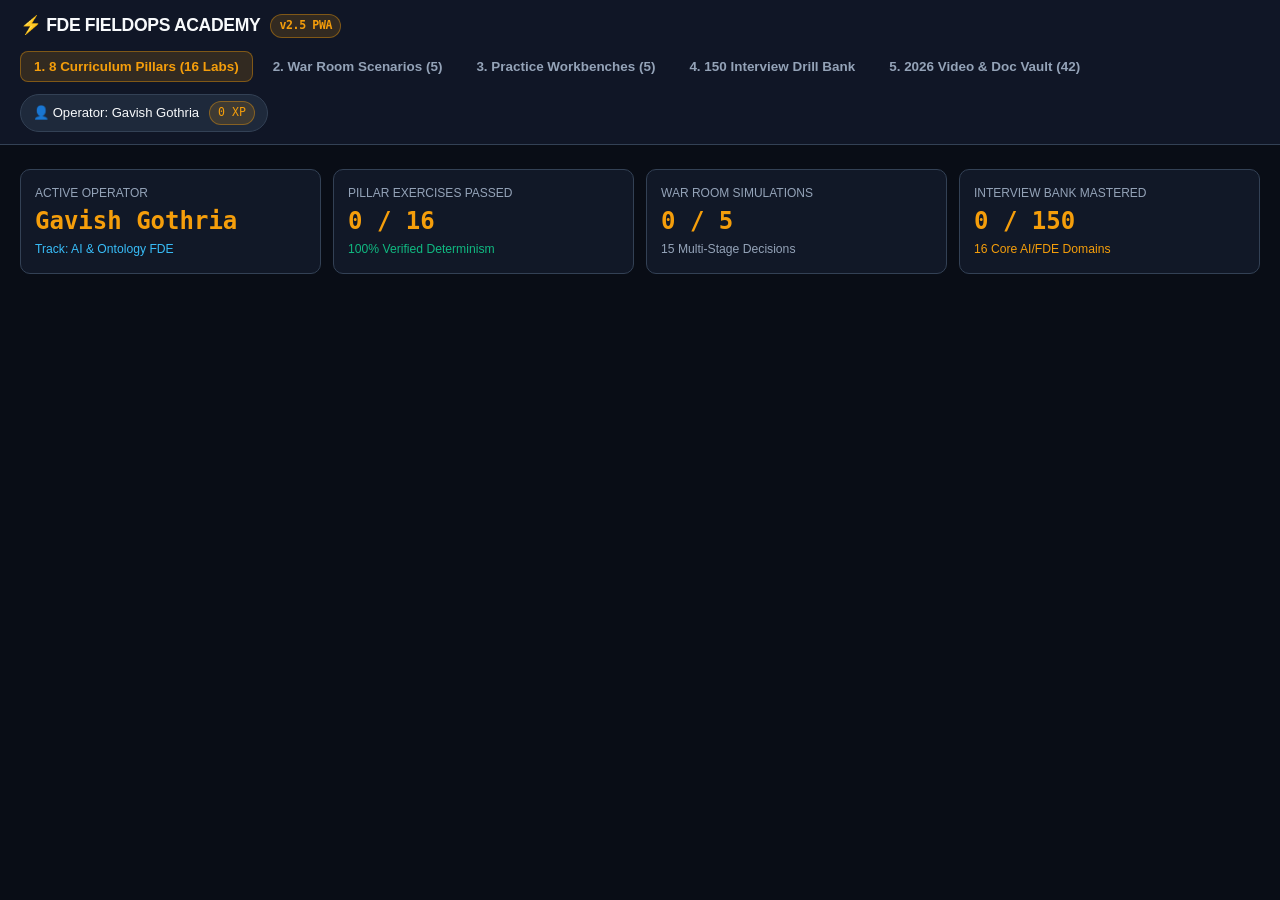
==== index.html @ 3ebe4e12 "Add files via upload" ====
<!DOCTYPE html><html lang="en"><head><meta charset="UTF-8"><meta name="viewport" content="width=device-width,initial-scale=1.0,maximum-scale=1.0,user-scalable=no"><title>FDE FieldOps Academy v2.5 — Data Engineer to Forward Deployed Engineer</title><meta name="theme-color" content="#090D16"><meta name="apple-mobile-web-app-capable" content="yes"><meta name="apple-mobile-web-app-status-bar-style" content="black-translucent"><meta name="apple-mobile-web-app-title" content="FDE Academy"><link rel="manifest" href="./manifest.json"><link rel="icon" type="image/svg+xml" href="./assets/icon.svg"><link rel="apple-touch-icon" href="./assets/icon.svg"><link rel="stylesheet" href="./css/styles.css"></head><body><header><div class="brand"><span>⚡ FDE FIELDOPS ACADEMY</span><span class="badge">v2.5 PWA</span></div><nav class="nav-tabs"><button class="tab-btn active" onclick="switchTab('pillars',this)">1. 8 Curriculum Pillars (16 Labs)</button><button class="tab-btn" onclick="switchTab('warroom',this)">2. War Room Scenarios (5)</button><button class="tab-btn" onclick="switchTab('workbenches',this)">3. Practice Workbenches (5)</button><button class="tab-btn" onclick="switchTab('interview',this)">4. 150 Interview Drill Bank</button><button class="tab-btn" onclick="switchTab('resources',this)">5. 2026 Video & Doc Vault (42)</button></nav><div class="user-pill" onclick="openLogin()"><span id="opNameDisplay">👤 Operator: Gavish Gothria</span><span class="badge" id="opScoreDisplay">0 XP</span></div></header><main><div class="kpi-bar"><div class="kpi"><div style="font-size:.75rem;color:var(--muted)">ACTIVE OPERATOR</div><div class="kpi-val" id="kpiOperator">Gavish Gothria</div><div style="font-size:.76rem;color:var(--cyan)" id="kpiTrack">Track: AI & Ontology FDE</div></div><div class="kpi"><div style="font-size:.75rem;color:var(--muted)">PILLAR EXERCISES PASSED</div><div class="kpi-val" id="kpiExercises">0 / 16</div><div style="font-size:.76rem;color:var(--emerald)">100% Verified Determinism</div></div><div class="kpi"><div style="font-size:.75rem;color:var(--muted)">WAR ROOM SIMULATIONS</div><div class="kpi-val" id="kpiScenarios">0 / 5</div><div style="font-size:.76rem;color:var(--muted)">15 Multi-Stage Decisions</div></div><div class="kpi"><div style="font-size:.75rem;color:var(--muted)">INTERVIEW BANK MASTERED</div><div class="kpi-val" id="kpiQuestions">0 / 150</div><div style="font-size:.76rem;color:var(--amber)">16 Core AI/FDE Domains</div></div></div><section id="tab-pillars" class="tab-pane"><div id="pillarsContainer" class="grid g2"></div></section><section id="tab-warroom" class="tab-pane hidden"><div id="warroomContainer" class="grid g2"></div></section><section id="tab-workbenches" class="tab-pane hidden"><div id="workbenchesContainer" class="grid g2"></div></section><section id="tab-interview" class="tab-pane hidden"><div class="card" style="margin-bottom:18px"><div style="display:flex;gap:12px;flex-wrap:wrap"><input id="qSearch" placeholder="Search 150 interview questions (e.g. GraphRAG, MCP, P99, Ontology, Iceberg, LangGraph)..." oninput="renderQuestions()" style="flex:2"><select id="qCat" onchange="renderQuestions()" style="flex:1"><option value="ALL">All 16 PDF Categories (150 Qs)</option></select></div></div><div id="questionsContainer" class="grid"></div></section><section id="tab-resources" class="tab-pane hidden"><div id="resourcesContainer" class="grid g3"></div></section></main><div class="modal-backdrop" id="loginModal"><div class="modal"><h3>🔐 Operator Authentication & Profile</h3><p style="font-size:.85rem;color:var(--muted)">Your progress, XP, and solved exercises are saved per operator callsign in local storage.</p><label style="font-size:.8rem;color:var(--muted)">Operator Name / Callsign</label><input id="loginNameInput" placeholder="e.g. Gavish Gothria"><label style="font-size:.8rem;color:var(--muted)">Data Engineering Background</label><select id="loginRoleInput"><option>Senior Spark / Iceberg Data Engineer</option><option>Snowflake / dbt Analytics Engineer</option><option>Kafka / Flink Streaming Engineer</option><option>AI / ML Platform Data Engineer</option></select><label style="font-size:.8rem;color:var(--muted)">Target FDE Specialization</label><select id="loginTrackInput"><option>Palantir / Ontology & Operational Apps FDE</option><option>Enterprise Agentic AI & RAG FDE (MCP / LangGraph)</option><option>Defense & Air-Gapped K8s Field Engineer</option></select><div style="display:flex;gap:10px;justify-content:flex-end;margin-top:8px"><button class="btn btn-outline" onclick="closeLogin()">Cancel</button><button class="btn" onclick="saveLogin()">Initialize Session</button></div></div></div><script src="./js/data.js"></script><script src="./js/app.js"></script></body></html>
---- css/styles.css ----
:root{--bg:#090D16;--surface:#111827;--card:#1E293B;--border:#334155;--text:#F8FAFC;--muted:#94A3B8;--amber:#F59E0B;--cyan:#38BDF8;--emerald:#10B981;--rose:#F43F5E;--indigo:#818CF8}*{box-sizing:border-box;margin:0;padding:0}body{background:var(--bg);color:var(--text);font-family:-apple-system,BlinkMacSystemFont,Inter,Segoe UI,Roboto,sans-serif;line-height:1.55;min-height:100vh;display:flex;flex-direction:column;padding-top:env(safe-area-inset-top);padding-bottom:env(safe-area-inset-bottom)}header{background:rgba(17,24,39,.95);border-bottom:1px solid var(--border);padding:12px 20px;position:sticky;top:0;z-index:50;backdrop-filter:blur(10px);display:flex;flex-wrap:wrap;justify-content:space-between;align-items:center;gap:12px}.brand{display:flex;align-items:center;gap:10px;font-weight:800;font-size:1.1rem;letter-spacing:-.02em}.badge{background:rgba(245,158,11,.15);color:var(--amber);border:1px solid rgba(245,158,11,.4);padding:2px 8px;border-radius:99px;font-size:.72rem;font-family:monospace}.nav-tabs{display:flex;gap:6px;flex-wrap:wrap}.tab-btn{background:transparent;color:var(--muted);border:1px solid transparent;padding:7px 13px;border-radius:8px;cursor:pointer;font-weight:600;font-size:.84rem;transition:.15s}.tab-btn:hover{color:var(--text);background:rgba(255,255,255,.05)}.tab-btn.active{background:rgba(245,158,11,.15);color:var(--amber);border-color:rgba(245,158,11,.4)}.user-pill{display:flex;align-items:center;gap:10px;background:var(--card);border:1px solid var(--border);padding:6px 12px;border-radius:99px;font-size:.82rem;cursor:pointer}main{max-width:1280px;width:100%;margin:0 auto;padding:24px 20px;flex:1}.grid{display:grid;gap:18px}.g2{grid-template-columns:repeat(auto-fit,minmax(340px,1fr))}.g3{grid-template-columns:repeat(auto-fit,minmax(280px,1fr))}.card{background:var(--surface);border:1px solid var(--border);border-radius:12px;padding:20px;display:flex;flex-direction:column;gap:12px}.card-header{display:flex;justify-content:space-between;align-items:flex-start;gap:8px}.tag{font-size:.72rem;font-family:monospace;padding:2px 8px;border-radius:6px;background:rgba(56,189,248,.12);color:var(--cyan);border:1px solid rgba(56,189,248,.3)}.tag.emerald{background:rgba(16,185,129,.12);color:var(--emerald);border-color:rgba(16,185,129,.3)}.tag.rose{background:rgba(244,63,94,.12);color:var(--rose);border-color:rgba(244,63,94,.3)}.btn{background:var(--amber);color:#090D16;border:none;padding:9px 16px;border-radius:8px;font-weight:700;cursor:pointer;font-size:.85rem;transition:.15s;display:inline-flex;align-items:center;gap:6px;text-decoration:none}.btn:hover{filter:brightness(1.1)}.btn-outline{background:var(--card);color:var(--text);border:1px solid var(--border)}.btn-outline:hover{border-color:var(--amber);color:var(--amber)}input,select,textarea{background:#0B1120;color:var(--text);border:1px solid var(--border);padding:9px 12px;border-radius:8px;font-size:.88rem;width:100%}pre,code{font-family:ui-monospace,SFMono-Regular,Menlo,monospace;font-size:.82rem}pre{background:#060911;border:1px solid var(--border);padding:12px;border-radius:8px;overflow-x:auto;color:#E2E8F0}.modal-backdrop{position:fixed;inset:0;background:rgba(0,0,0,.78);display:none;place-items:center;z-index:100;padding:16px}.modal-backdrop.open{display:grid}.modal{background:var(--surface);border:1px solid var(--border);border-radius:14px;max-width:460px;width:100%;padding:24px;display:flex;flex-direction:column;gap:14px}.hidden{display:none!important}.q-item{background:var(--card);border:1px solid var(--border);border-radius:10px;padding:14px;cursor:pointer}.q-ans{margin-top:10px;padding-top:10px;border-top:1px dashed var(--border);color:#CBD5E1;font-size:.88rem;display:none}.q-item.open .q-ans{display:block}.kpi-bar{display:grid;grid-template-columns:repeat(auto-fit,minmax(180px,1fr));gap:12px;margin-bottom:22px}.kpi{background:var(--surface);border:1px solid var(--border);border-radius:10px;padding:14px}.kpi-val{font-size:1.5rem;font-weight:800;color:var(--amber);font-family:monospace}@media(max-width:640px){.g2,.g3{grid-template-columns:1fr}header{padding:10px 14px}main{padding:16px 12px}}
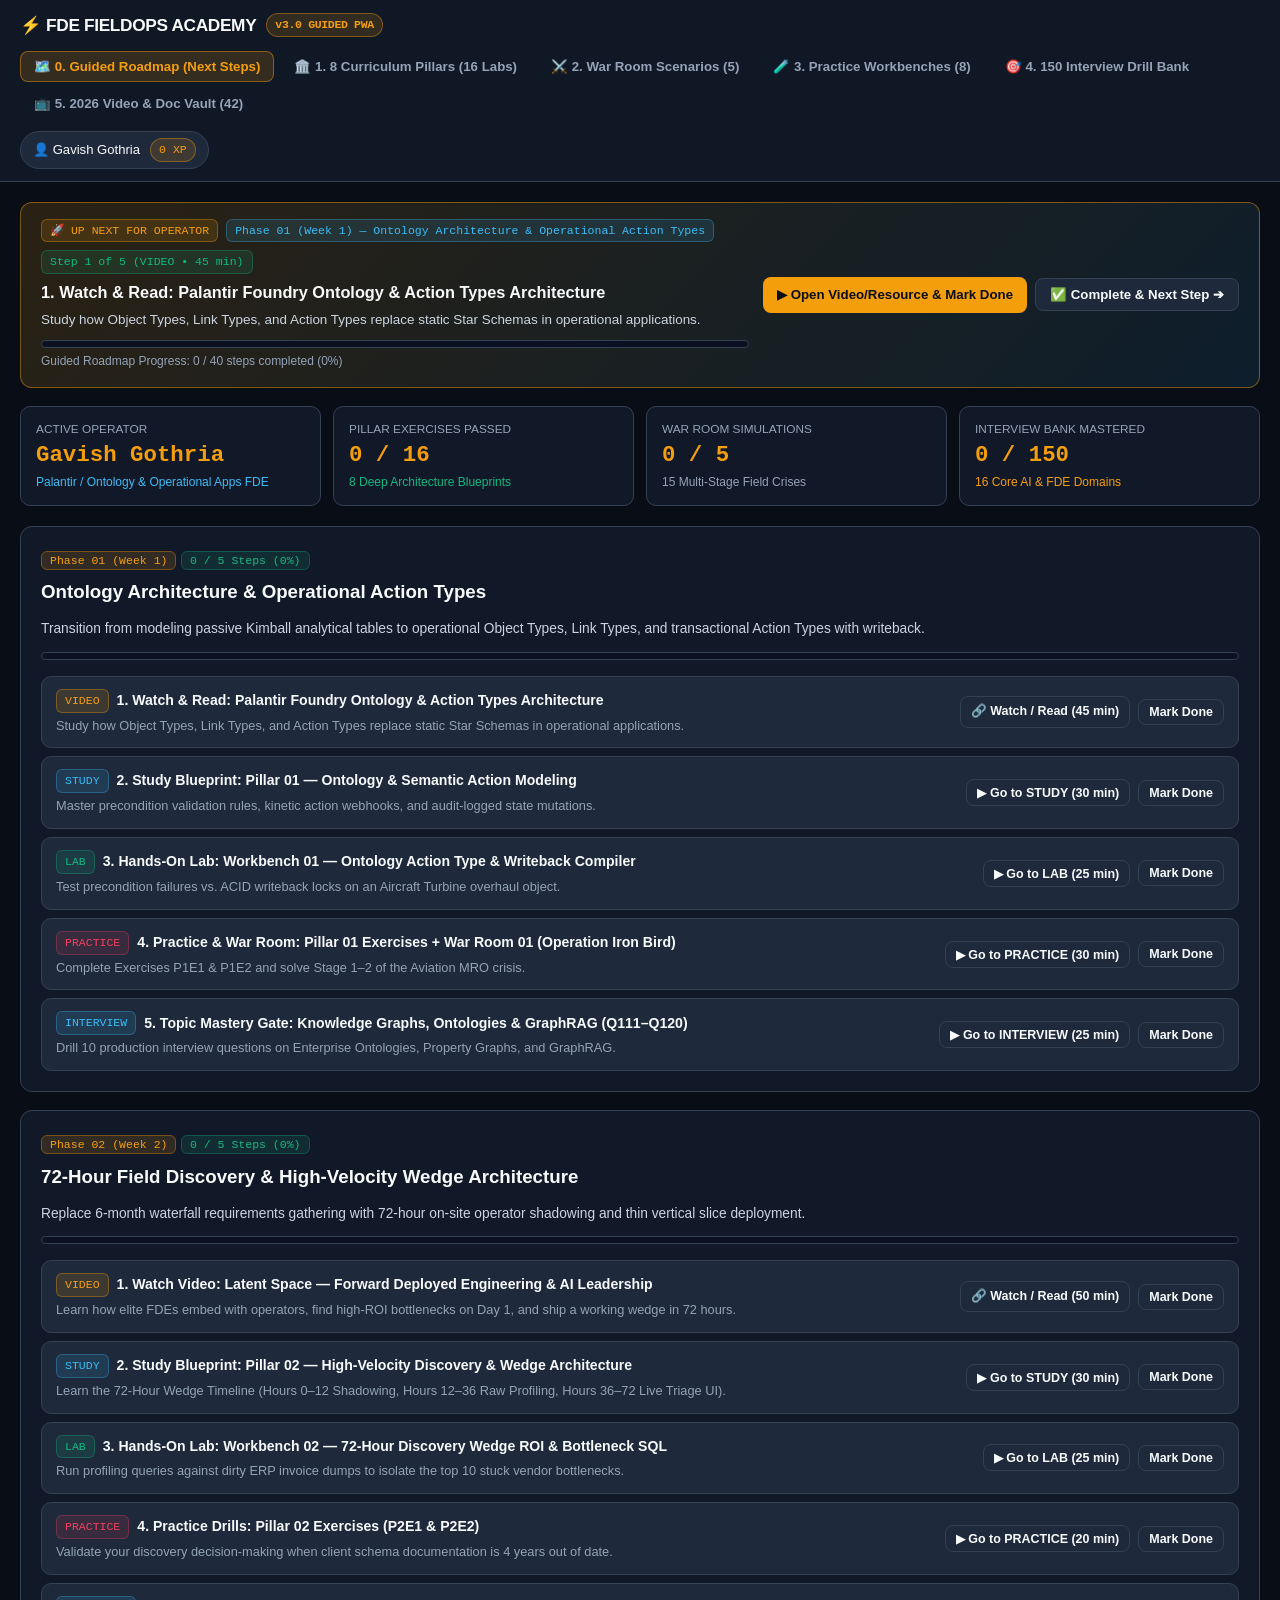
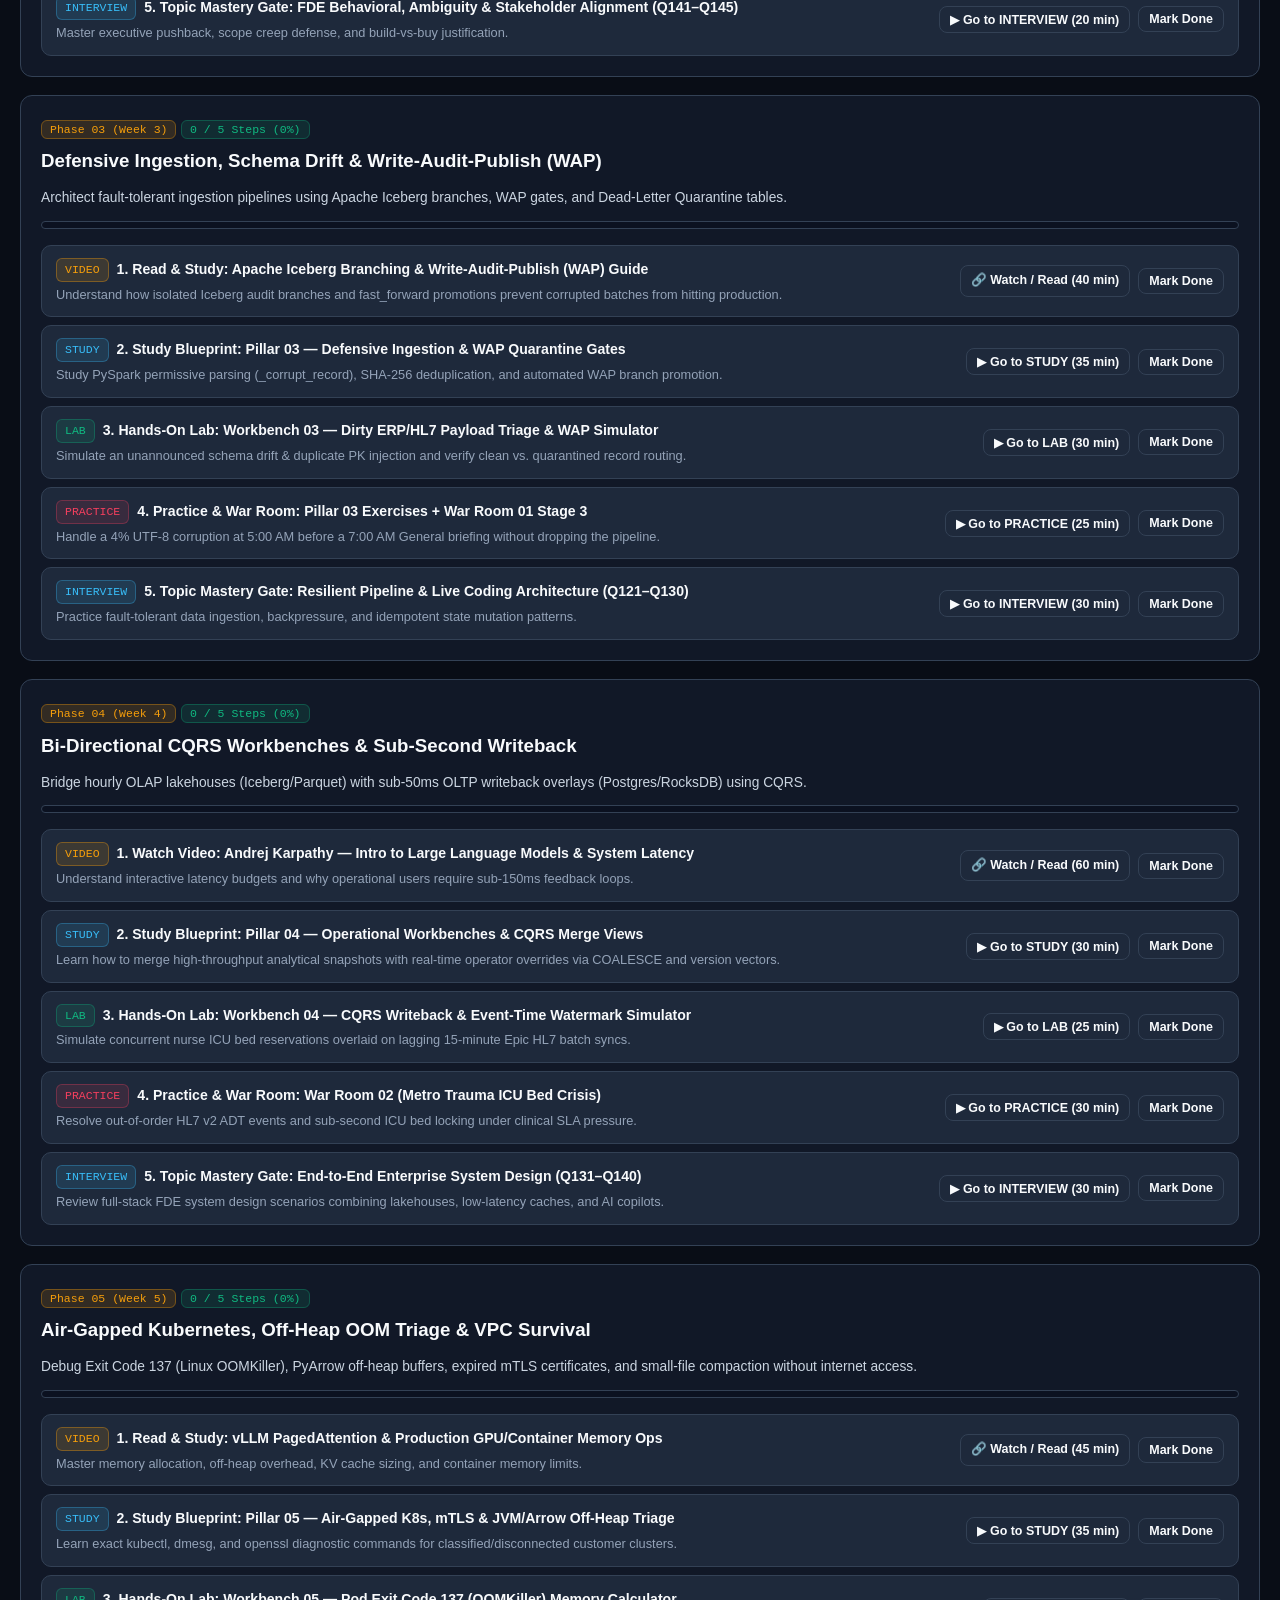
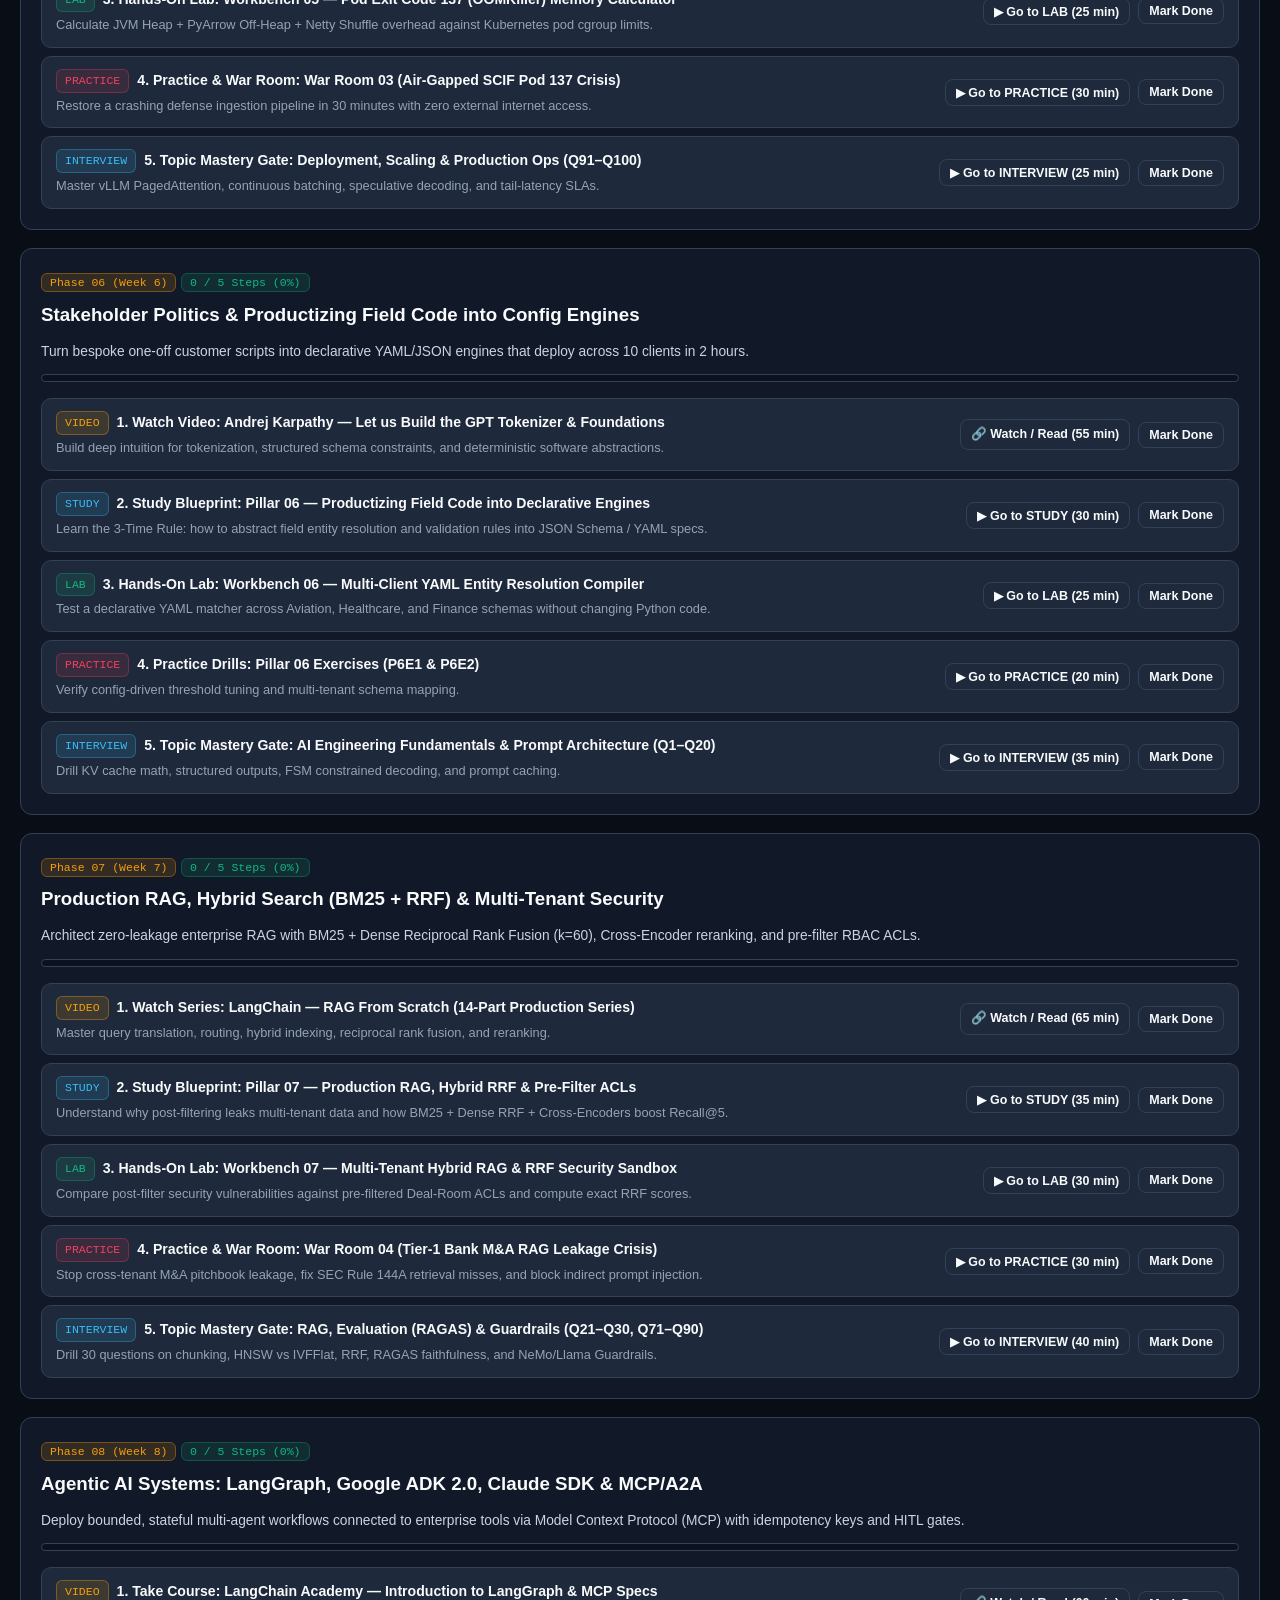
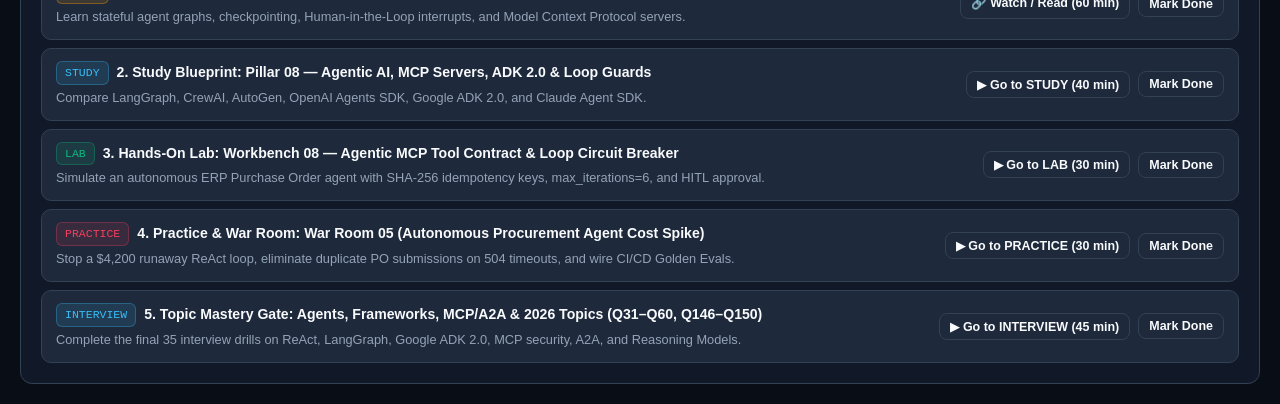
==== commit 9105f972: "Add files via upload" ====
--- a/index.html
+++ b/index.html
@@ -1 +1,127 @@
-<!DOCTYPE html><html lang="en"><head><meta charset="UTF-8"><meta name="viewport" content="width=device-width,initial-scale=1.0,maximum-scale=1.0,user-scalable=no"><title>FDE FieldOps Academy v2.5 — Data Engineer to Forward Deployed Engineer</title><meta name="theme-color" content="#090D16"><meta name="apple-mobile-web-app-capable" content="yes"><meta name="apple-mobile-web-app-status-bar-style" content="black-translucent"><meta name="apple-mobile-web-app-title" content="FDE Academy"><link rel="manifest" href="./manifest.json"><link rel="icon" type="image/svg+xml" href="./assets/icon.svg"><link rel="apple-touch-icon" href="./assets/icon.svg"><link rel="stylesheet" href="./css/styles.css"></head><body><header><div class="brand"><span>⚡ FDE FIELDOPS ACADEMY</span><span class="badge">v2.5 PWA</span></div><nav class="nav-tabs"><button class="tab-btn active" onclick="switchTab('pillars',this)">1. 8 Curriculum Pillars (16 Labs)</button><button class="tab-btn" onclick="switchTab('warroom',this)">2. War Room Scenarios (5)</button><button class="tab-btn" onclick="switchTab('workbenches',this)">3. Practice Workbenches (5)</button><button class="tab-btn" onclick="switchTab('interview',this)">4. 150 Interview Drill Bank</button><button class="tab-btn" onclick="switchTab('resources',this)">5. 2026 Video & Doc Vault (42)</button></nav><div class="user-pill" onclick="openLogin()"><span id="opNameDisplay">👤 Operator: Gavish Gothria</span><span class="badge" id="opScoreDisplay">0 XP</span></div></header><main><div class="kpi-bar"><div class="kpi"><div style="font-size:.75rem;color:var(--muted)">ACTIVE OPERATOR</div><div class="kpi-val" id="kpiOperator">Gavish Gothria</div><div style="font-size:.76rem;color:var(--cyan)" id="kpiTrack">Track: AI & Ontology FDE</div></div><div class="kpi"><div style="font-size:.75rem;color:var(--muted)">PILLAR EXERCISES PASSED</div><div class="kpi-val" id="kpiExercises">0 / 16</div><div style="font-size:.76rem;color:var(--emerald)">100% Verified Determinism</div></div><div class="kpi"><div style="font-size:.75rem;color:var(--muted)">WAR ROOM SIMULATIONS</div><div class="kpi-val" id="kpiScenarios">0 / 5</div><div style="font-size:.76rem;color:var(--muted)">15 Multi-Stage Decisions</div></div><div class="kpi"><div style="font-size:.75rem;color:var(--muted)">INTERVIEW BANK MASTERED</div><div class="kpi-val" id="kpiQuestions">0 / 150</div><div style="font-size:.76rem;color:var(--amber)">16 Core AI/FDE Domains</div></div></div><section id="tab-pillars" class="tab-pane"><div id="pillarsContainer" class="grid g2"></div></section><section id="tab-warroom" class="tab-pane hidden"><div id="warroomContainer" class="grid g2"></div></section><section id="tab-workbenches" class="tab-pane hidden"><div id="workbenchesContainer" class="grid g2"></div></section><section id="tab-interview" class="tab-pane hidden"><div class="card" style="margin-bottom:18px"><div style="display:flex;gap:12px;flex-wrap:wrap"><input id="qSearch" placeholder="Search 150 interview questions (e.g. GraphRAG, MCP, P99, Ontology, Iceberg, LangGraph)..." oninput="renderQuestions()" style="flex:2"><select id="qCat" onchange="renderQuestions()" style="flex:1"><option value="ALL">All 16 PDF Categories (150 Qs)</option></select></div></div><div id="questionsContainer" class="grid"></div></section><section id="tab-resources" class="tab-pane hidden"><div id="resourcesContainer" class="grid g3"></div></section></main><div class="modal-backdrop" id="loginModal"><div class="modal"><h3>🔐 Operator Authentication & Profile</h3><p style="font-size:.85rem;color:var(--muted)">Your progress, XP, and solved exercises are saved per operator callsign in local storage.</p><label style="font-size:.8rem;color:var(--muted)">Operator Name / Callsign</label><input id="loginNameInput" placeholder="e.g. Gavish Gothria"><label style="font-size:.8rem;color:var(--muted)">Data Engineering Background</label><select id="loginRoleInput"><option>Senior Spark / Iceberg Data Engineer</option><option>Snowflake / dbt Analytics Engineer</option><option>Kafka / Flink Streaming Engineer</option><option>AI / ML Platform Data Engineer</option></select><label style="font-size:.8rem;color:var(--muted)">Target FDE Specialization</label><select id="loginTrackInput"><option>Palantir / Ontology & Operational Apps FDE</option><option>Enterprise Agentic AI & RAG FDE (MCP / LangGraph)</option><option>Defense & Air-Gapped K8s Field Engineer</option></select><div style="display:flex;gap:10px;justify-content:flex-end;margin-top:8px"><button class="btn btn-outline" onclick="closeLogin()">Cancel</button><button class="btn" onclick="saveLogin()">Initialize Session</button></div></div></div><script src="./js/data.js"></script><script src="./js/app.js"></script></body></html>+<!DOCTYPE html>
+<html lang="en">
+<head>
+  <meta charset="UTF-8">
+  <meta name="viewport" content="width=device-width,initial-scale=1.0,maximum-scale=1.0,user-scalable=no">
+  <title>FDE FieldOps Academy v3.0 — Data Engineer to Forward Deployed Engineer</title>
+  <meta name="theme-color" content="#090D16">
+  <meta name="apple-mobile-web-app-capable" content="yes">
+  <meta name="apple-mobile-web-app-status-bar-style" content="black-translucent">
+  <meta name="apple-mobile-web-app-title" content="FDE Academy">
+  <link rel="manifest" href="./manifest.json">
+  <link rel="icon" type="image/svg+xml" href="./assets/icon.svg">
+  <link rel="apple-touch-icon" href="./assets/icon.svg">
+  <link rel="stylesheet" href="./css/styles.css">
+</head>
+<body>
+  <header>
+    <div class="brand">
+      <span>⚡ FDE FIELDOPS ACADEMY</span>
+      <span class="badge">v3.0 GUIDED PWA</span>
+    </div>
+    <nav class="nav-tabs">
+      <button class="tab-btn active" data-tab="roadmap" onclick="switchTab('roadmap', this)">🗺️ 0. Guided Roadmap (Next Steps)</button>
+      <button class="tab-btn" data-tab="pillars" onclick="switchTab('pillars', this)">🏛️ 1. 8 Curriculum Pillars (16 Labs)</button>
+      <button class="tab-btn" data-tab="warroom" onclick="switchTab('warroom', this)">⚔️ 2. War Room Scenarios (5)</button>
+      <button class="tab-btn" data-tab="workbenches" onclick="switchTab('workbenches', this)">🧪 3. Practice Workbenches (8)</button>
+      <button class="tab-btn" data-tab="interview" onclick="switchTab('interview', this)">🎯 4. 150 Interview Drill Bank</button>
+      <button class="tab-btn" data-tab="resources" onclick="switchTab('resources', this)">📺 5. 2026 Video &amp; Doc Vault (42)</button>
+    </nav>
+    <div class="user-pill" onclick="openLogin()">
+      <span id="opNameDisplay">👤 Gavish Gothria</span>
+      <span class="badge" id="opScoreDisplay">0 XP</span>
+    </div>
+  </header>
+
+  <main>
+    <div id="nextStepBanner" class="next-step-banner"></div>
+
+    <div class="kpi-bar">
+      <div class="kpi">
+        <div style="font-size:0.74rem;color:var(--muted)">ACTIVE OPERATOR</div>
+        <div class="kpi-val" id="kpiOperator">Gavish Gothria</div>
+        <div style="font-size:0.75rem;color:var(--cyan)" id="kpiTrack">Palantir / Ontology &amp; Operational Apps FDE</div>
+      </div>
+      <div class="kpi">
+        <div style="font-size:0.74rem;color:var(--muted)">PILLAR EXERCISES PASSED</div>
+        <div class="kpi-val" id="kpiExercises">0 / 16</div>
+        <div style="font-size:0.75rem;color:var(--emerald)">8 Deep Architecture Blueprints</div>
+      </div>
+      <div class="kpi">
+        <div style="font-size:0.74rem;color:var(--muted)">WAR ROOM SIMULATIONS</div>
+        <div class="kpi-val" id="kpiScenarios">0 / 5</div>
+        <div style="font-size:0.75rem;color:var(--muted)">15 Multi-Stage Field Crises</div>
+      </div>
+      <div class="kpi">
+        <div style="font-size:0.74rem;color:var(--muted)">INTERVIEW BANK MASTERED</div>
+        <div class="kpi-val" id="kpiQuestions">0 / 150</div>
+        <div style="font-size:0.75rem;color:var(--amber)">16 Core AI &amp; FDE Domains</div>
+      </div>
+    </div>
+
+    <section id="tab-roadmap" class="tab-pane">
+      <div id="roadmapContainer" class="grid"></div>
+    </section>
+
+    <section id="tab-pillars" class="tab-pane hidden">
+      <div id="pillarsContainer" class="grid g2"></div>
+    </section>
+
+    <section id="tab-warroom" class="tab-pane hidden">
+      <div id="warroomContainer" class="grid g2"></div>
+    </section>
+
+    <section id="tab-workbenches" class="tab-pane hidden">
+      <div id="workbenchesContainer" class="grid g2"></div>
+    </section>
+
+    <section id="tab-interview" class="tab-pane hidden">
+      <div class="card" style="margin-bottom:18px">
+        <div style="display:flex;gap:12px;flex-wrap:wrap;align-items:center">
+          <input id="qSearch" placeholder="Search 150 distinct interview questions (e.g. FlashAttention, GraphRAG, MCP, PagedAttention, RRF, Iceberg, LangGraph)..." oninput="renderQuestions()" style="flex:2;min-width:240px">
+          <select id="qCat" onchange="renderQuestions()" style="flex:1;min-width:220px">
+            <option value="ALL">All 16 PDF Categories (150 Questions)</option>
+          </select>
+          <span class="badge" id="qCountBadge">Showing 150 of 150 Questions</span>
+          <button class="btn btn-sm btn-outline" onclick="expandAllQuestions(true)">Expand All</button>
+          <button class="btn btn-sm btn-outline" onclick="expandAllQuestions(false)">Collapse All</button>
+        </div>
+      </div>
+      <div id="questionsContainer" class="grid"></div>
+    </section>
+
+    <section id="tab-resources" class="tab-pane hidden">
+      <div id="resourcesContainer" class="grid g3"></div>
+    </section>
+  </main>
+
+  <div class="modal-backdrop" id="loginModal">
+    <div class="modal">
+      <h3>🔐 Operator Authentication &amp; Profile</h3>
+      <p style="font-size:0.85rem;color:var(--muted)">Your Guided Roadmap steps, XP, solved exercises, and mastered interview questions persist per operator callsign in local storage.</p>
+      <label style="font-size:0.8rem;color:var(--muted)">Operator Name / Callsign</label>
+      <input id="loginNameInput" placeholder="e.g. Gavish Gothria">
+      <label style="font-size:0.8rem;color:var(--muted)">Data Engineering Background</label>
+      <select id="loginRoleInput">
+        <option>Senior Spark / Iceberg Data Engineer</option>
+        <option>Snowflake / dbt Analytics Engineer</option>
+        <option>Kafka / Flink Streaming Engineer</option>
+        <option>AI / ML Platform Data Engineer</option>
+      </select>
+      <label style="font-size:0.8rem;color:var(--muted)">Target FDE Specialization</label>
+      <select id="loginTrackInput">
+        <option>Palantir / Ontology &amp; Operational Apps FDE</option>
+        <option>Enterprise Agentic AI &amp; RAG FDE (MCP / LangGraph)</option>
+        <option>Defense &amp; Air-Gapped K8s Field Engineer</option>
+      </select>
+      <div style="display:flex;gap:10px;justify-content:flex-end;margin-top:8px">
+        <button class="btn btn-outline" onclick="closeLogin()">Cancel</button>
+        <button class="btn" onclick="saveLogin()">Initialize Session</button>
+      </div>
+    </div>
+  </div>
+
+  <script src="./js/data.js"></script>
+  <script src="./js/app.js"></script>
+</body>
+</html>
--- a/css/styles.css
+++ b/css/styles.css
@@ -1 +1,313 @@
-:root{--bg:#090D16;--surface:#111827;--card:#1E293B;--border:#334155;--text:#F8FAFC;--muted:#94A3B8;--amber:#F59E0B;--cyan:#38BDF8;--emerald:#10B981;--rose:#F43F5E;--indigo:#818CF8}*{box-sizing:border-box;margin:0;padding:0}body{background:var(--bg);color:var(--text);font-family:-apple-system,BlinkMacSystemFont,Inter,Segoe UI,Roboto,sans-serif;line-height:1.55;min-height:100vh;display:flex;flex-direction:column;padding-top:env(safe-area-inset-top);padding-bottom:env(safe-area-inset-bottom)}header{background:rgba(17,24,39,.95);border-bottom:1px solid var(--border);padding:12px 20px;position:sticky;top:0;z-index:50;backdrop-filter:blur(10px);display:flex;flex-wrap:wrap;justify-content:space-between;align-items:center;gap:12px}.brand{display:flex;align-items:center;gap:10px;font-weight:800;font-size:1.1rem;letter-spacing:-.02em}.badge{background:rgba(245,158,11,.15);color:var(--amber);border:1px solid rgba(245,158,11,.4);padding:2px 8px;border-radius:99px;font-size:.72rem;font-family:monospace}.nav-tabs{display:flex;gap:6px;flex-wrap:wrap}.tab-btn{background:transparent;color:var(--muted);border:1px solid transparent;padding:7px 13px;border-radius:8px;cursor:pointer;font-weight:600;font-size:.84rem;transition:.15s}.tab-btn:hover{color:var(--text);background:rgba(255,255,255,.05)}.tab-btn.active{background:rgba(245,158,11,.15);color:var(--amber);border-color:rgba(245,158,11,.4)}.user-pill{display:flex;align-items:center;gap:10px;background:var(--card);border:1px solid var(--border);padding:6px 12px;border-radius:99px;font-size:.82rem;cursor:pointer}main{max-width:1280px;width:100%;margin:0 auto;padding:24px 20px;flex:1}.grid{display:grid;gap:18px}.g2{grid-template-columns:repeat(auto-fit,minmax(340px,1fr))}.g3{grid-template-columns:repeat(auto-fit,minmax(280px,1fr))}.card{background:var(--surface);border:1px solid var(--border);border-radius:12px;padding:20px;display:flex;flex-direction:column;gap:12px}.card-header{display:flex;justify-content:space-between;align-items:flex-start;gap:8px}.tag{font-size:.72rem;font-family:monospace;padding:2px 8px;border-radius:6px;background:rgba(56,189,248,.12);color:var(--cyan);border:1px solid rgba(56,189,248,.3)}.tag.emerald{background:rgba(16,185,129,.12);color:var(--emerald);border-color:rgba(16,185,129,.3)}.tag.rose{background:rgba(244,63,94,.12);color:var(--rose);border-color:rgba(244,63,94,.3)}.btn{background:var(--amber);color:#090D16;border:none;padding:9px 16px;border-radius:8px;font-weight:700;cursor:pointer;font-size:.85rem;transition:.15s;display:inline-flex;align-items:center;gap:6px;text-decoration:none}.btn:hover{filter:brightness(1.1)}.btn-outline{background:var(--card);color:var(--text);border:1px solid var(--border)}.btn-outline:hover{border-color:var(--amber);color:var(--amber)}input,select,textarea{background:#0B1120;color:var(--text);border:1px solid var(--border);padding:9px 12px;border-radius:8px;font-size:.88rem;width:100%}pre,code{font-family:ui-monospace,SFMono-Regular,Menlo,monospace;font-size:.82rem}pre{background:#060911;border:1px solid var(--border);padding:12px;border-radius:8px;overflow-x:auto;color:#E2E8F0}.modal-backdrop{position:fixed;inset:0;background:rgba(0,0,0,.78);display:none;place-items:center;z-index:100;padding:16px}.modal-backdrop.open{display:grid}.modal{background:var(--surface);border:1px solid var(--border);border-radius:14px;max-width:460px;width:100%;padding:24px;display:flex;flex-direction:column;gap:14px}.hidden{display:none!important}.q-item{background:var(--card);border:1px solid var(--border);border-radius:10px;padding:14px;cursor:pointer}.q-ans{margin-top:10px;padding-top:10px;border-top:1px dashed var(--border);color:#CBD5E1;font-size:.88rem;display:none}.q-item.open .q-ans{display:block}.kpi-bar{display:grid;grid-template-columns:repeat(auto-fit,minmax(180px,1fr));gap:12px;margin-bottom:22px}.kpi{background:var(--surface);border:1px solid var(--border);border-radius:10px;padding:14px}.kpi-val{font-size:1.5rem;font-weight:800;color:var(--amber);font-family:monospace}@media(max-width:640px){.g2,.g3{grid-template-columns:1fr}header{padding:10px 14px}main{padding:16px 12px}}+:root {
+  --bg: #090D16;
+  --surface: #111827;
+  --card: #1E293B;
+  --border: #334155;
+  --text: #F8FAFC;
+  --muted: #94A3B8;
+  --amber: #F59E0B;
+  --cyan: #38BDF8;
+  --emerald: #10B981;
+  --rose: #F43F5E;
+  --indigo: #818CF8;
+}
+* { box-sizing: border-box; margin: 0; padding: 0; }
+body {
+  background: var(--bg);
+  color: var(--text);
+  font-family: -apple-system, BlinkMacSystemFont, "Inter", "Segoe UI", Roboto, sans-serif;
+  line-height: 1.55;
+  min-height: 100vh;
+  display: flex;
+  flex-direction: column;
+  padding-top: env(safe-area-inset-top);
+  padding-bottom: env(safe-area-inset-bottom);
+}
+header {
+  background: rgba(17, 24, 39, 0.96);
+  border-bottom: 1px solid var(--border);
+  padding: 12px 20px;
+  position: sticky;
+  top: 0;
+  z-index: 50;
+  backdrop-filter: blur(10px);
+  display: flex;
+  flex-wrap: wrap;
+  justify-content: space-between;
+  align-items: center;
+  gap: 12px;
+}
+.brand {
+  display: flex;
+  align-items: center;
+  gap: 10px;
+  font-weight: 800;
+  font-size: 1.08rem;
+  letter-spacing: -0.02em;
+}
+.badge {
+  background: rgba(245, 158, 11, 0.15);
+  color: var(--amber);
+  border: 1px solid rgba(245, 158, 11, 0.4);
+  padding: 2px 8px;
+  border-radius: 99px;
+  font-size: 0.72rem;
+  font-family: ui-monospace, SFMono-Regular, Menlo, monospace;
+}
+.nav-tabs {
+  display: flex;
+  gap: 6px;
+  flex-wrap: wrap;
+}
+.tab-btn {
+  background: transparent;
+  color: var(--muted);
+  border: 1px solid transparent;
+  padding: 7px 13px;
+  border-radius: 8px;
+  cursor: pointer;
+  font-weight: 600;
+  font-size: 0.83rem;
+  transition: 0.15s;
+}
+.tab-btn:hover {
+  color: var(--text);
+  background: rgba(255, 255, 255, 0.06);
+}
+.tab-btn.active {
+  background: rgba(245, 158, 11, 0.16);
+  color: var(--amber);
+  border-color: rgba(245, 158, 11, 0.45);
+}
+.user-pill {
+  display: flex;
+  align-items: center;
+  gap: 10px;
+  background: var(--card);
+  border: 1px solid var(--border);
+  padding: 6px 12px;
+  border-radius: 99px;
+  font-size: 0.82rem;
+  cursor: pointer;
+}
+.user-pill:hover { border-color: var(--amber); }
+main {
+  max-width: 1320px;
+  width: 100%;
+  margin: 0 auto;
+  padding: 20px;
+  flex: 1;
+}
+.next-step-banner {
+  background: linear-gradient(135deg, rgba(245, 158, 11, 0.14), rgba(56, 189, 248, 0.1));
+  border: 1px solid rgba(245, 158, 11, 0.45);
+  border-radius: 12px;
+  padding: 16px 20px;
+  margin-bottom: 18px;
+  display: flex;
+  flex-wrap: wrap;
+  justify-content: space-between;
+  align-items: center;
+  gap: 14px;
+}
+.progress-track {
+  width: 100%;
+  height: 8px;
+  background: #0B1120;
+  border-radius: 99px;
+  overflow: hidden;
+  border: 1px solid var(--border);
+}
+.progress-fill {
+  height: 100%;
+  background: linear-gradient(90deg, var(--amber), var(--emerald));
+  transition: width 0.25s ease;
+}
+.kpi-bar {
+  display: grid;
+  grid-template-columns: repeat(auto-fit, minmax(175px, 1fr));
+  gap: 12px;
+  margin-bottom: 20px;
+}
+.kpi {
+  background: var(--surface);
+  border: 1px solid var(--border);
+  border-radius: 10px;
+  padding: 13px 15px;
+}
+.kpi-val {
+  font-size: 1.4rem;
+  font-weight: 800;
+  color: var(--amber);
+  font-family: ui-monospace, SFMono-Regular, Menlo, monospace;
+}
+.grid { display: grid; gap: 18px; }
+.g2 { grid-template-columns: repeat(auto-fit, minmax(380px, 1fr)); }
+.g3 { grid-template-columns: repeat(auto-fit, minmax(290px, 1fr)); }
+.card {
+  background: var(--surface);
+  border: 1px solid var(--border);
+  border-radius: 12px;
+  padding: 20px;
+  display: flex;
+  flex-direction: column;
+  gap: 12px;
+}
+.card.highlight-pulse {
+  border-color: var(--amber);
+  box-shadow: 0 0 0 2px rgba(245, 158, 11, 0.35);
+}
+.card-header {
+  display: flex;
+  justify-content: space-between;
+  align-items: flex-start;
+  gap: 8px;
+  flex-wrap: wrap;
+}
+.tag {
+  font-size: 0.72rem;
+  font-family: ui-monospace, SFMono-Regular, Menlo, monospace;
+  padding: 2px 8px;
+  border-radius: 6px;
+  background: rgba(56, 189, 248, 0.12);
+  color: var(--cyan);
+  border: 1px solid rgba(56, 189, 248, 0.3);
+}
+.tag.emerald {
+  background: rgba(16, 185, 129, 0.12);
+  color: var(--emerald);
+  border-color: rgba(16, 185, 129, 0.3);
+}
+.tag.rose {
+  background: rgba(244, 63, 94, 0.12);
+  color: var(--rose);
+  border-color: rgba(244, 63, 94, 0.3);
+}
+.tag.amber {
+  background: rgba(245, 158, 11, 0.14);
+  color: var(--amber);
+  border-color: rgba(245, 158, 11, 0.35);
+}
+.step-row {
+  background: var(--card);
+  border: 1px solid var(--border);
+  border-radius: 10px;
+  padding: 12px 14px;
+  display: flex;
+  justify-content: space-between;
+  align-items: center;
+  gap: 12px;
+  flex-wrap: wrap;
+}
+.step-row.done {
+  border-color: rgba(16, 185, 129, 0.45);
+  background: rgba(16, 185, 129, 0.06);
+}
+.btn {
+  background: var(--amber);
+  color: #090D16;
+  border: none;
+  padding: 8px 14px;
+  border-radius: 8px;
+  font-weight: 700;
+  cursor: pointer;
+  font-size: 0.83rem;
+  transition: 0.15s;
+  display: inline-flex;
+  align-items: center;
+  gap: 6px;
+  text-decoration: none;
+}
+.btn:hover { filter: brightness(1.1); }
+.btn-outline {
+  background: var(--card);
+  color: var(--text);
+  border: 1px solid var(--border);
+}
+.btn-outline:hover {
+  border-color: var(--amber);
+  color: var(--amber);
+}
+.btn-sm { padding: 5px 10px; font-size: 0.78rem; }
+input, select, textarea {
+  background: #0B1120;
+  color: var(--text);
+  border: 1px solid var(--border);
+  padding: 9px 12px;
+  border-radius: 8px;
+  font-size: 0.86rem;
+  width: 100%;
+}
+pre, code {
+  font-family: ui-monospace, SFMono-Regular, Menlo, monospace;
+  font-size: 0.8rem;
+}
+pre {
+  background: #060911;
+  border: 1px solid var(--border);
+  padding: 12px;
+  border-radius: 8px;
+  overflow-x: auto;
+  color: #E2E8F0;
+  white-space: pre-wrap;
+}
+.blueprint-box {
+  background: rgba(56, 189, 248, 0.06);
+  border-left: 3px solid var(--cyan);
+  padding: 10px 12px;
+  border-radius: 6px;
+  font-size: 0.84rem;
+  color: #E2E8F0;
+  white-space: pre-line;
+}
+.failure-box {
+  background: rgba(244, 63, 94, 0.08);
+  border-left: 3px solid var(--rose);
+  padding: 9px 12px;
+  border-radius: 6px;
+  font-size: 0.82rem;
+  color: #FDA4AF;
+}
+.modal-backdrop {
+  position: fixed;
+  inset: 0;
+  background: rgba(0, 0, 0, 0.78);
+  display: none;
+  place-items: center;
+  z-index: 100;
+  padding: 16px;
+}
+.modal-backdrop.open { display: grid; }
+.modal {
+  background: var(--surface);
+  border: 1px solid var(--border);
+  border-radius: 14px;
+  max-width: 460px;
+  width: 100%;
+  padding: 24px;
+  display: flex;
+  flex-direction: column;
+  gap: 14px;
+}
+.hidden { display: none !important; }
+.q-item {
+  background: var(--card);
+  border: 1px solid var(--border);
+  border-radius: 10px;
+  padding: 14px;
+  cursor: pointer;
+}
+.q-ans {
+  margin-top: 10px;
+  padding-top: 10px;
+  border-top: 1px dashed var(--border);
+  color: #CBD5E1;
+  font-size: 0.88rem;
+  display: none;
+}
+.q-item.open .q-ans { display: block; }
+@media (max-width: 680px) {
+  .g2, .g3 { grid-template-columns: 1fr; }
+  header { padding: 10px 14px; }
+  main { padding: 14px 12px; }
+}
